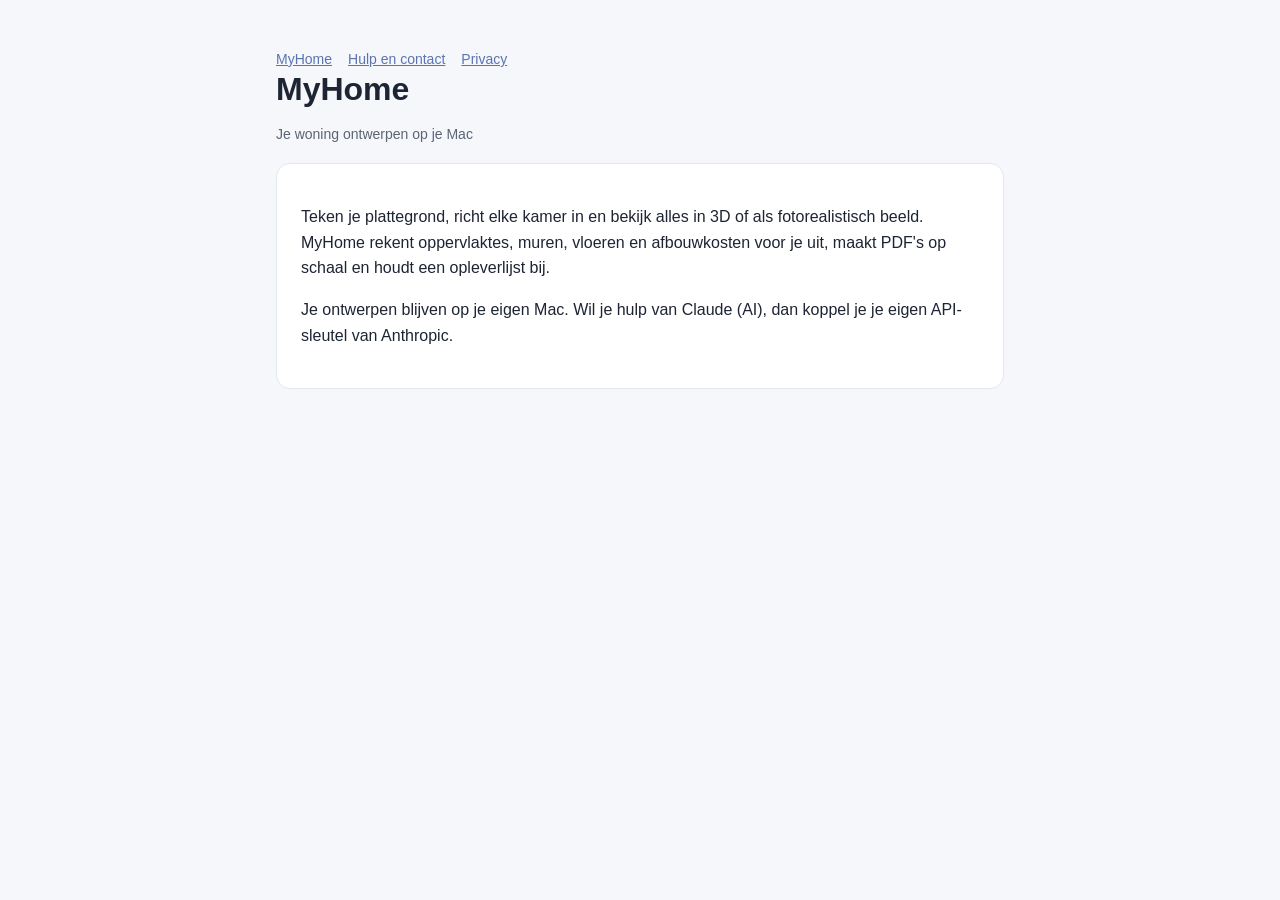
==== index.html @ 13386fdb "Add files via upload" ====
<!doctype html>
<html lang="nl">
<head><meta charset="utf-8"><meta name="viewport" content="width=device-width, initial-scale=1"><title>MyHome</title><link rel="stylesheet" href="style.css"></head>
<body><main>
<nav class="meta"><a href="index.html">MyHome</a><a href="support.html">Hulp en contact</a><a href="privacy.html">Privacy</a></nav>
<h1>MyHome</h1>
<p class="meta">Je woning ontwerpen op je Mac</p>
<div class="card">
<p>Teken je plattegrond, richt elke kamer in en bekijk alles in 3D of als fotorealistisch beeld. MyHome rekent oppervlaktes, muren, vloeren en afbouwkosten voor je uit, maakt PDF's op schaal en houdt een opleverlijst bij.</p>
<p>Je ontwerpen blijven op je eigen Mac. Wil je hulp van Claude (AI), dan koppel je je eigen API-sleutel van Anthropic.</p>
</div>
</main></body></html>
---- style.css ----
:root { color-scheme: light dark; --ink: #1d2433; --mute: #5b6475; --bg: #f5f7fa; --card: #fff; --line: #e3e7ee; --acc: #5b74b0; }
@media (prefers-color-scheme: dark) { :root { --ink: #e9ecf2; --mute: #a3abbb; --bg: #1c1e22; --card: #26292e; --line: #353941; --acc: #8ea3d8; } }
* { box-sizing: border-box; }
body { margin: 0; font: 16px/1.6 -apple-system, BlinkMacSystemFont, "Segoe UI", sans-serif; color: var(--ink); background: var(--bg); }
main { max-width: 760px; margin: 0 auto; padding: 48px 16px 80px; }
.card { background: var(--card); border: 1px solid var(--line); border-radius: 14px; padding: 24px; margin: 18px 0; }
h1 { font-size: 32px; line-height: 1.2; margin: 0 0 6px; } h2 { font-size: 19px; margin: 28px 0 6px; }
p, li { color: var(--ink); } .meta { color: var(--mute); font-size: 14px; }
a { color: var(--acc); } nav a { margin-right: 16px; }
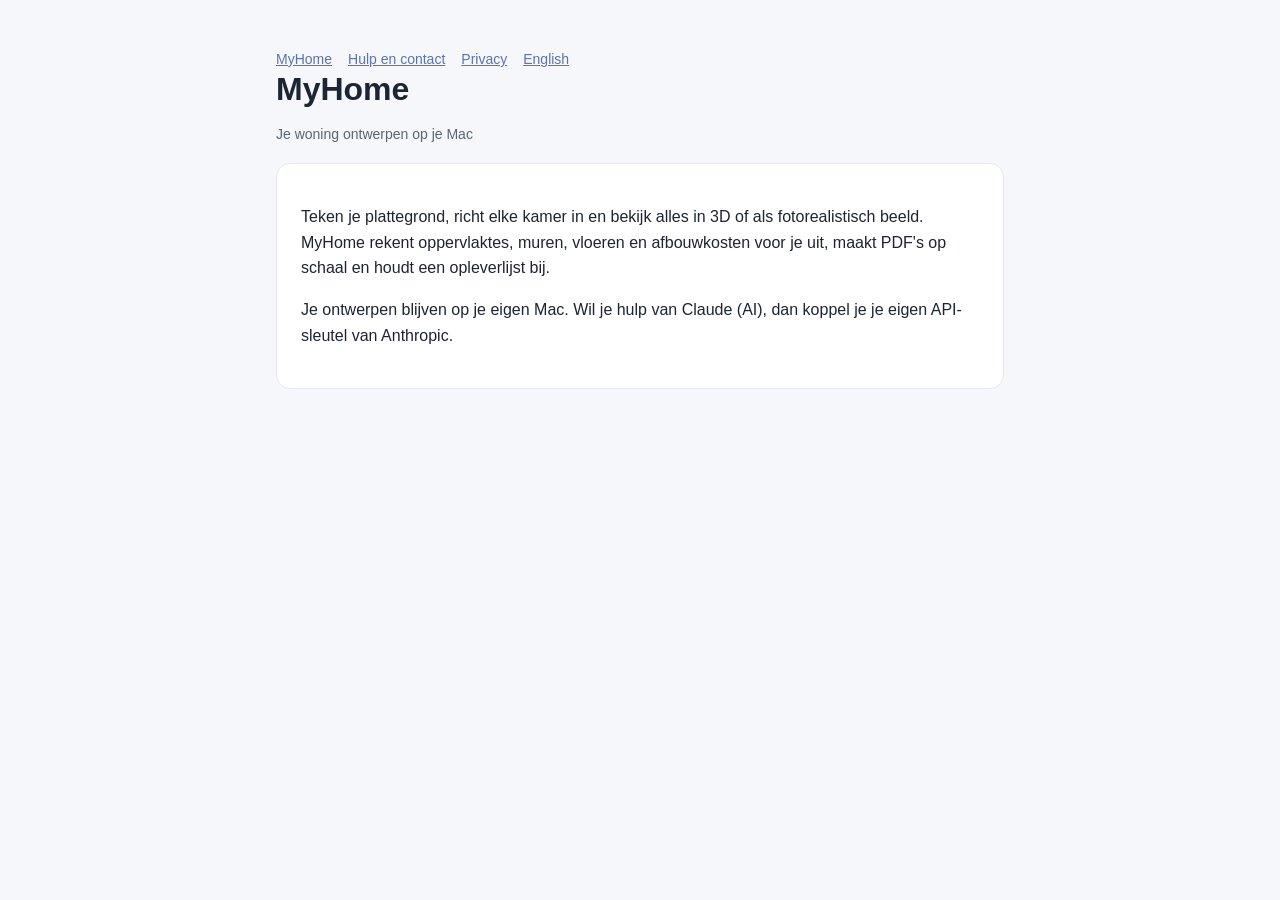
==== commit decdfd9b: "Add files via upload" ====
--- a/index.html
+++ b/index.html
@@ -2,7 +2,7 @@
 <html lang="nl">
 <head><meta charset="utf-8"><meta name="viewport" content="width=device-width, initial-scale=1"><title>MyHome</title><link rel="stylesheet" href="style.css"></head>
 <body><main>
-<nav class="meta"><a href="index.html">MyHome</a><a href="support.html">Hulp en contact</a><a href="privacy.html">Privacy</a></nav>
+<nav class="meta"><a href="index.html">MyHome</a><a href="support.html">Hulp en contact</a><a href="privacy.html">Privacy</a><a href="en/index.html" lang="en">English</a></nav>
 <h1>MyHome</h1>
 <p class="meta">Je woning ontwerpen op je Mac</p>
 <div class="card">
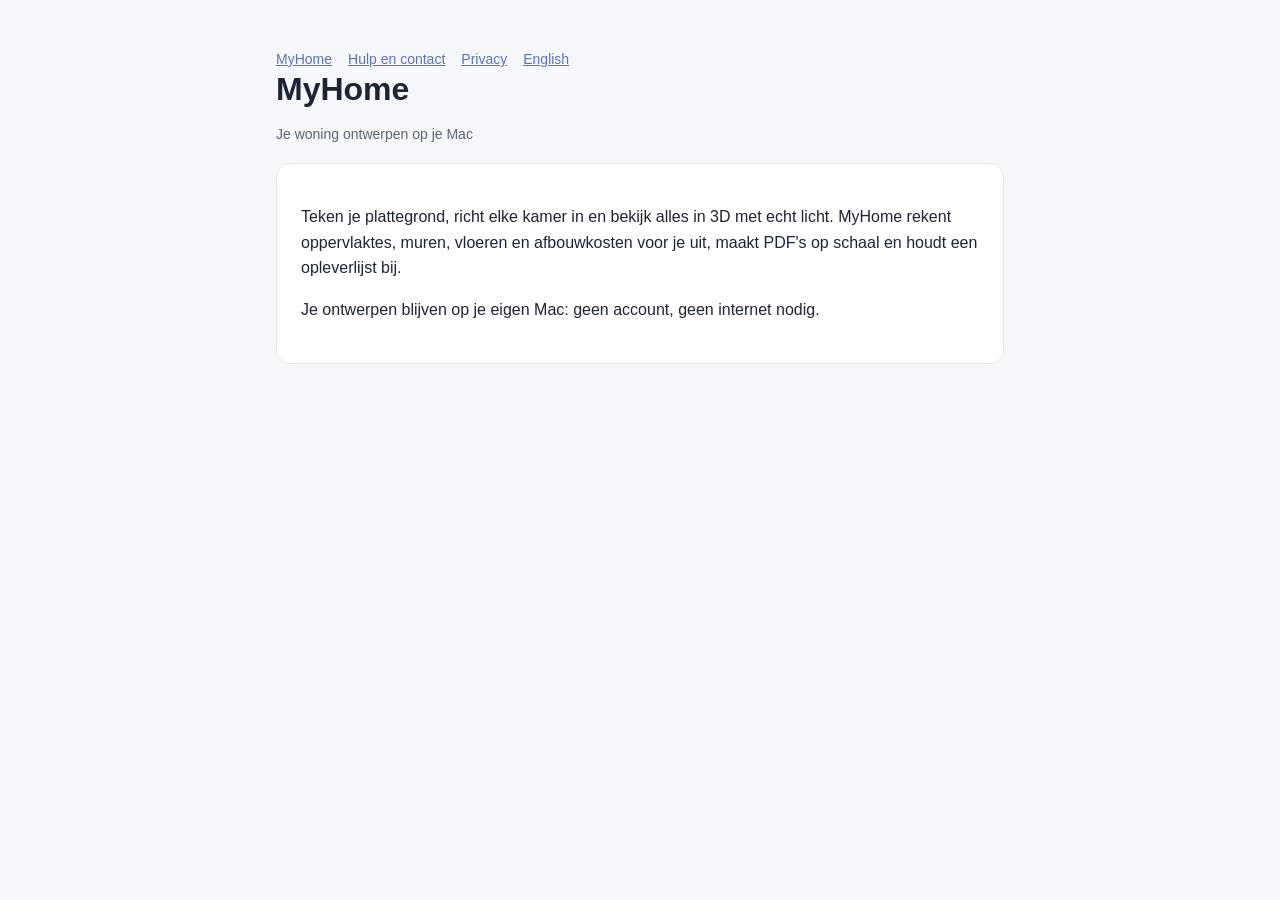
==== commit 3cd285fb: "Add files via upload" ====
--- a/index.html
+++ b/index.html
@@ -6,7 +6,7 @@
 <h1>MyHome</h1>
 <p class="meta">Je woning ontwerpen op je Mac</p>
 <div class="card">
-<p>Teken je plattegrond, richt elke kamer in en bekijk alles in 3D of als fotorealistisch beeld. MyHome rekent oppervlaktes, muren, vloeren en afbouwkosten voor je uit, maakt PDF's op schaal en houdt een opleverlijst bij.</p>
-<p>Je ontwerpen blijven op je eigen Mac. Wil je hulp van Claude (AI), dan koppel je je eigen API-sleutel van Anthropic.</p>
+<p>Teken je plattegrond, richt elke kamer in en bekijk alles in 3D met echt licht. MyHome rekent oppervlaktes, muren, vloeren en afbouwkosten voor je uit, maakt PDF's op schaal en houdt een opleverlijst bij.</p>
+<p>Je ontwerpen blijven op je eigen Mac: geen account, geen internet nodig.</p>
 </div>
 </main></body></html>
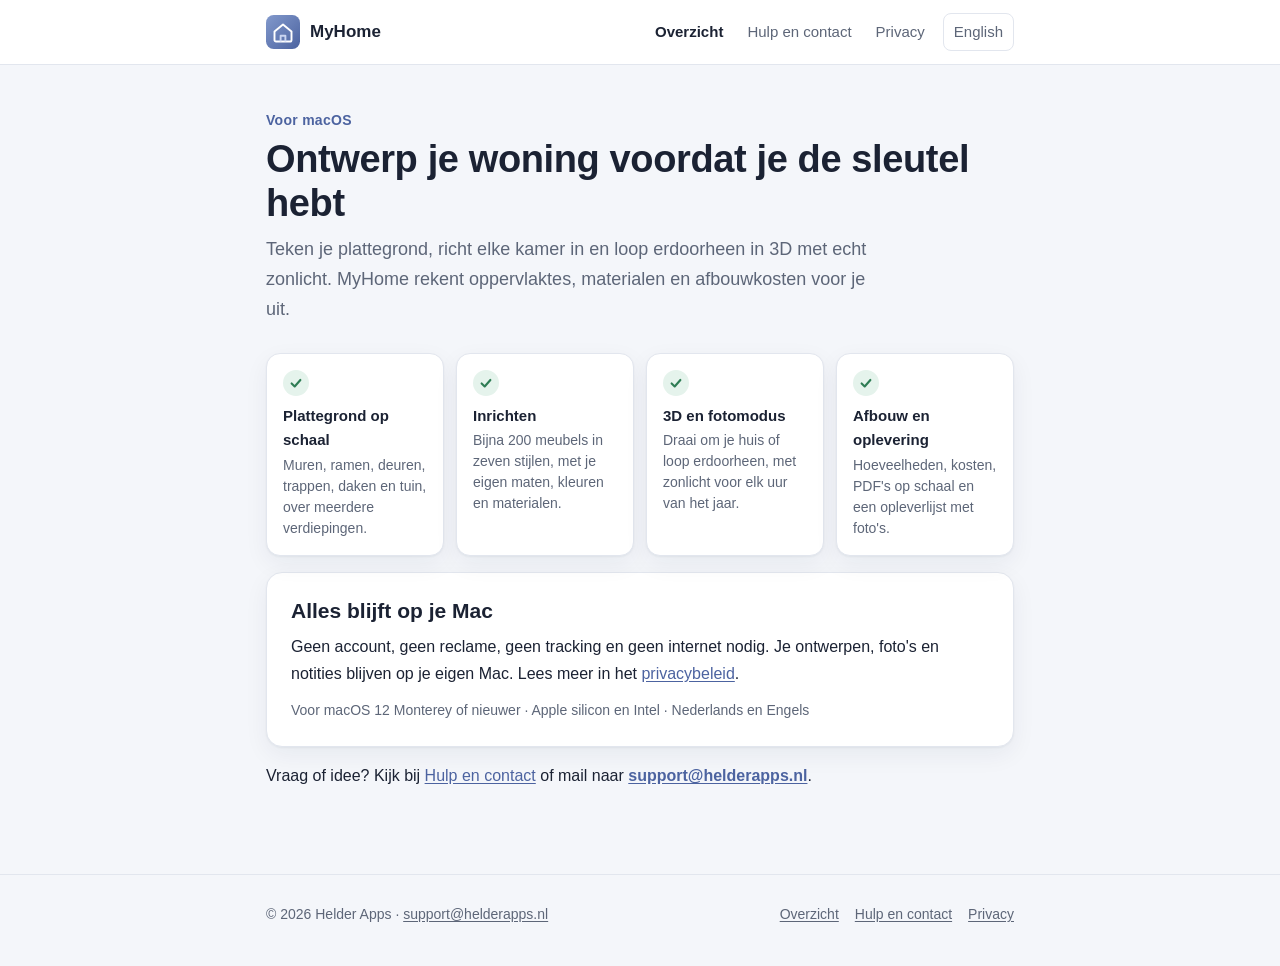
==== commit 5aa10029: "Add files via upload" ====
--- a/index.html
+++ b/index.html
@@ -1,12 +1,44 @@
 <!doctype html>
 <html lang="nl">
-<head><meta charset="utf-8"><meta name="viewport" content="width=device-width, initial-scale=1"><title>MyHome</title><link rel="stylesheet" href="style.css"></head>
-<body><main>
-<nav class="meta"><a href="index.html">MyHome</a><a href="support.html">Hulp en contact</a><a href="privacy.html">Privacy</a><a href="en/index.html" lang="en">English</a></nav>
-<h1>MyHome</h1>
-<p class="meta">Je woning ontwerpen op je Mac</p>
+<head>
+<meta charset="utf-8">
+<meta name="viewport" content="width=device-width, initial-scale=1">
+<title>MyHome</title>
+<meta name="description" content="Ontwerp je woning op je Mac: plattegrond, inrichting, 3D en afbouwkosten. Alles blijft op je eigen Mac.">
+<link rel="icon" href="data:image/svg+xml,%3Csvg%20viewBox%3D%220%200%2064%2064%22%20xmlns%3D%22http%3A//www.w3.org/2000/svg%22%3E%3Cdefs%3E%3ClinearGradient%20id%3D%22ig%22%20x1%3D%220%22%20y1%3D%220%22%20x2%3D%221%22%20y2%3D%221%22%3E%3Cstop%20offset%3D%220%22%20stop-color%3D%22%238299CC%22/%3E%3Cstop%20offset%3D%221%22%20stop-color%3D%22%234C63A0%22/%3E%3C/linearGradient%3E%3C/defs%3E%3Crect%20width%3D%2264%22%20height%3D%2264%22%20rx%3D%2214.5%22%20fill%3D%22url%28%23ig%29%22/%3E%3Cpath%20d%3D%22M16%2031%2032%2018l16%2013v16a3%203%200%200%201-3%203H19a3%203%200%200%201-3-3z%22%20fill%3D%22none%22%20stroke%3D%22%23fff%22%20stroke-width%3D%223.6%22%20stroke-linejoin%3D%22round%22/%3E%3Cpath%20d%3D%22M27.5%2050V39h9v11%22%20fill%3D%22none%22%20stroke%3D%22%23C9D4F0%22%20stroke-width%3D%223.6%22%20stroke-linejoin%3D%22round%22/%3E%3C/svg%3E">
+<link rel="alternate" hreflang="en" href="en/index.html">
+<link rel="stylesheet" href="style.css">
+</head>
+<body>
+<header class="top"><div class="wrap">
+<a class="brand" href="index.html"><svg viewBox="0 0 64 64" aria-hidden="true"><defs><linearGradient id="ig" x1="0" y1="0" x2="1" y2="1"><stop offset="0" stop-color="#8299CC"/><stop offset="1" stop-color="#4C63A0"/></linearGradient></defs><rect width="64" height="64" rx="14.5" fill="url(#ig)"/><path d="M16 31 32 18l16 13v16a3 3 0 0 1-3 3H19a3 3 0 0 1-3-3z" fill="none" stroke="#fff" stroke-width="3.6" stroke-linejoin="round"/><path d="M27.5 50V39h9v11" fill="none" stroke="#C9D4F0" stroke-width="3.6" stroke-linejoin="round"/></svg>MyHome</a>
+<nav class="nav" aria-label="Menu">
+<a href="index.html" aria-current="page">Overzicht</a>
+<a href="support.html">Hulp en contact</a>
+<a href="privacy.html">Privacy</a>
+<a class="lang" href="en/index.html" lang="en" hreflang="en">English</a>
+</nav>
+</div></header>
+<main id="main"><div class="wrap">
+<p class="eyebrow">Voor macOS</p>
+<h1>Ontwerp je woning voordat je de sleutel hebt</h1>
+<p class="lead">Teken je plattegrond, richt elke kamer in en loop erdoorheen in 3D met echt zonlicht. MyHome rekent oppervlaktes, materialen en afbouwkosten voor je uit.</p>
+<div class="grid">
+<div class="tile"><span class="tick"><svg viewBox="0 0 16 16" aria-hidden="true"><path d="M3 8.5 6.5 12 13 4.5" fill="none" stroke="currentColor" stroke-width="2.4" stroke-linecap="round" stroke-linejoin="round"/></svg></span><strong>Plattegrond op schaal</strong><span>Muren, ramen, deuren, trappen, daken en tuin, over meerdere verdiepingen.</span></div>
+<div class="tile"><span class="tick"><svg viewBox="0 0 16 16" aria-hidden="true"><path d="M3 8.5 6.5 12 13 4.5" fill="none" stroke="currentColor" stroke-width="2.4" stroke-linecap="round" stroke-linejoin="round"/></svg></span><strong>Inrichten</strong><span>Bijna 200 meubels in zeven stijlen, met je eigen maten, kleuren en materialen.</span></div>
+<div class="tile"><span class="tick"><svg viewBox="0 0 16 16" aria-hidden="true"><path d="M3 8.5 6.5 12 13 4.5" fill="none" stroke="currentColor" stroke-width="2.4" stroke-linecap="round" stroke-linejoin="round"/></svg></span><strong>3D en fotomodus</strong><span>Draai om je huis of loop erdoorheen, met zonlicht voor elk uur van het jaar.</span></div>
+<div class="tile"><span class="tick"><svg viewBox="0 0 16 16" aria-hidden="true"><path d="M3 8.5 6.5 12 13 4.5" fill="none" stroke="currentColor" stroke-width="2.4" stroke-linecap="round" stroke-linejoin="round"/></svg></span><strong>Afbouw en oplevering</strong><span>Hoeveelheden, kosten, PDF's op schaal en een opleverlijst met foto's.</span></div>
+</div>
 <div class="card">
-<p>Teken je plattegrond, richt elke kamer in en bekijk alles in 3D met echt licht. MyHome rekent oppervlaktes, muren, vloeren en afbouwkosten voor je uit, maakt PDF's op schaal en houdt een opleverlijst bij.</p>
-<p>Je ontwerpen blijven op je eigen Mac: geen account, geen internet nodig.</p>
+<h2 style="margin-top:0">Alles blijft op je Mac</h2>
+<p>Geen account, geen reclame, geen tracking en geen internet nodig. Je ontwerpen, foto's en notities blijven op je eigen Mac. Lees meer in het <a href="privacy.html">privacybeleid</a>.</p>
+<p class="meta">Voor macOS 12 Monterey of nieuwer · Apple silicon en Intel · Nederlands en Engels</p>
 </div>
-</main></body></html>
+<p>Vraag of idee? Kijk bij <a href="support.html">Hulp en contact</a> of mail naar <a class="mail" href="mailto:support@helderapps.nl">support@helderapps.nl</a>.</p>
+</div></main>
+<footer><div class="wrap">
+<span>© 2026 Helder Apps · <a href="mailto:support@helderapps.nl">support@helderapps.nl</a></span>
+<nav aria-label="Footer"><a href="index.html">Overzicht</a><a href="support.html">Hulp en contact</a><a href="privacy.html">Privacy</a></nav>
+</div></footer>
+</body>
+</html>
--- a/style.css
+++ b/style.css
@@ -1,9 +1,119 @@
-:root { color-scheme: light dark; --ink: #1d2433; --mute: #5b6475; --bg: #f5f7fa; --card: #fff; --line: #e3e7ee; --acc: #5b74b0; }
-@media (prefers-color-scheme: dark) { :root { --ink: #e9ecf2; --mute: #a3abbb; --bg: #1c1e22; --card: #26292e; --line: #353941; --acc: #8ea3d8; } }
+:root {
+  color-scheme: light dark;
+  --ink: #1b2233;
+  --mute: #5d6678;
+  --bg: #f4f6fa;
+  --card: #ffffff;
+  --line: #e2e6ee;
+  --acc: #4c63a0;
+  --acc-ink: #ffffff;
+  --acc-soft: #e9eef9;
+  --ok: #2f7d55;
+  --ok-soft: #e5f3ec;
+  --shadow: 0 1px 2px rgba(20, 30, 60, .05), 0 8px 24px rgba(20, 30, 60, .06);
+}
+@media (prefers-color-scheme: dark) {
+  :root {
+    --ink: #e8ebf2;
+    --mute: #a2aabb;
+    --bg: #17191d;
+    --card: #212429;
+    --line: #33373f;
+    --acc: #93a7dc;
+    --acc-ink: #10131a;
+    --acc-soft: #262d3d;
+    --ok: #79c79c;
+    --ok-soft: #1f2e27;
+    --shadow: none;
+  }
+}
+
 * { box-sizing: border-box; }
-body { margin: 0; font: 16px/1.6 -apple-system, BlinkMacSystemFont, "Segoe UI", sans-serif; color: var(--ink); background: var(--bg); }
-main { max-width: 760px; margin: 0 auto; padding: 48px 16px 80px; }
-.card { background: var(--card); border: 1px solid var(--line); border-radius: 14px; padding: 24px; margin: 18px 0; }
-h1 { font-size: 32px; line-height: 1.2; margin: 0 0 6px; } h2 { font-size: 19px; margin: 28px 0 6px; }
-p, li { color: var(--ink); } .meta { color: var(--mute); font-size: 14px; }
-a { color: var(--acc); } nav a { margin-right: 16px; }
+html { -webkit-text-size-adjust: 100%; scroll-behavior: smooth; }
+body {
+  margin: 0;
+  font: 16px/1.65 -apple-system, BlinkMacSystemFont, "SF Pro Text", "Segoe UI", Roboto, sans-serif;
+  color: var(--ink);
+  background: var(--bg);
+}
+a { color: var(--acc); text-underline-offset: 2px; }
+a:hover { text-decoration-thickness: 2px; }
+:focus-visible { outline: 3px solid var(--acc); outline-offset: 2px; border-radius: 6px; }
+.wrap { max-width: 780px; margin: 0 auto; padding: 0 16px; }
+
+/* Header */
+.top { border-bottom: 1px solid var(--line); background: var(--card); }
+.top .wrap { display: flex; align-items: center; gap: 12px; min-height: 64px; flex-wrap: wrap; }
+.brand { display: flex; align-items: center; gap: 10px; font-weight: 650; font-size: 17px; color: var(--ink); text-decoration: none; margin-right: auto; }
+.brand svg { width: 34px; height: 34px; flex: none; }
+.nav { display: flex; gap: 4px; flex-wrap: wrap; align-items: center; }
+.nav a { color: var(--mute); text-decoration: none; font-size: 15px; padding: 6px 10px; border-radius: 8px; }
+.nav a:hover { color: var(--ink); background: var(--acc-soft); }
+.nav a[aria-current="page"] { color: var(--ink); font-weight: 600; }
+.nav .lang { border: 1px solid var(--line); margin-left: 4px; }
+
+/* Page */
+main { padding: 44px 0 72px; }
+.eyebrow { color: var(--acc); font-weight: 600; font-size: 14px; letter-spacing: .02em; margin: 0 0 6px; }
+h1 { font-size: clamp(28px, 6vw, 38px); line-height: 1.15; letter-spacing: -.01em; margin: 0 0 10px; }
+.lead { font-size: 18px; color: var(--mute); margin: 0 0 28px; max-width: 620px; }
+h2 { font-size: 21px; line-height: 1.3; margin: 44px 0 10px; scroll-margin-top: 16px; }
+h3 { font-size: 16px; margin: 22px 0 4px; }
+p { margin: 0 0 12px; }
+ul, ol { margin: 0 0 12px; padding-left: 22px; }
+li { margin: 4px 0; }
+.meta { color: var(--mute); font-size: 14px; }
+kbd { font: 600 13px/1 ui-monospace, SFMono-Regular, Menlo, monospace; padding: 2px 6px; border: 1px solid var(--line); border-bottom-width: 2px; border-radius: 5px; background: var(--card); white-space: nowrap; }
+
+.card { background: var(--card); border: 1px solid var(--line); border-radius: 16px; padding: 24px; margin: 16px 0; box-shadow: var(--shadow); }
+.card > :last-child { margin-bottom: 0; }
+.card.accent { border-color: transparent; background: linear-gradient(135deg, #8299cc, #4c63a0); color: #fff; }
+.card.accent p, .card.accent h2 { color: #fff; }
+.card.accent .meta { color: rgba(255, 255, 255, .85); }
+
+.grid { display: grid; grid-template-columns: repeat(auto-fit, minmax(170px, 1fr)); gap: 12px; margin: 16px 0; }
+.tile { background: var(--card); border: 1px solid var(--line); border-radius: 14px; padding: 16px; box-shadow: var(--shadow); }
+.tile strong { display: block; font-size: 15px; margin-bottom: 2px; }
+.tile span { color: var(--mute); font-size: 14px; line-height: 1.5; display: block; }
+.tile .tick { display: inline-grid; place-items: center; width: 26px; height: 26px; border-radius: 50%; background: var(--ok-soft); color: var(--ok); margin-bottom: 8px; }
+.tick svg { width: 14px; height: 14px; }
+
+.btn { display: inline-flex; align-items: center; gap: 8px; background: var(--acc); color: var(--acc-ink); text-decoration: none; font-weight: 600; padding: 11px 18px; border-radius: 10px; }
+.btn:hover { filter: brightness(1.06); }
+.card.accent .btn { background: #fff; color: #33467a; }
+.mail { font-weight: 600; }
+
+.steps { counter-reset: s; list-style: none; padding: 0; }
+.steps li { counter-increment: s; position: relative; padding-left: 40px; margin: 12px 0; }
+.steps li::before { content: counter(s); position: absolute; left: 0; top: 1px; width: 26px; height: 26px; border-radius: 50%; background: var(--acc-soft); color: var(--acc); font-weight: 700; font-size: 14px; display: grid; place-items: center; }
+
+/* FAQ */
+.faq { border: 1px solid var(--line); border-radius: 16px; background: var(--card); box-shadow: var(--shadow); overflow: hidden; margin: 12px 0; }
+.faq details { border-top: 1px solid var(--line); }
+.faq details:first-child { border-top: 0; }
+.faq summary { cursor: pointer; list-style: none; padding: 16px 48px 16px 20px; font-weight: 600; position: relative; }
+.faq summary::-webkit-details-marker { display: none; }
+.faq summary::after { content: ""; position: absolute; right: 22px; top: 50%; width: 8px; height: 8px; border-right: 2px solid var(--mute); border-bottom: 2px solid var(--mute); transform: translateY(-70%) rotate(45deg); transition: transform .15s; }
+.faq details[open] summary::after { transform: translateY(-30%) rotate(-135deg); }
+.faq summary:hover { background: var(--acc-soft); }
+.faq .a { padding: 0 20px 16px; }
+.faq .a > :last-child { margin-bottom: 0; }
+
+.toc { columns: 2 220px; column-gap: 24px; list-style: none; padding: 0; margin: 0; }
+.toc li { margin: 0 0 6px; break-inside: avoid; }
+
+/* Footer */
+footer { border-top: 1px solid var(--line); padding: 28px 0 40px; color: var(--mute); font-size: 14px; }
+footer .wrap { display: flex; flex-wrap: wrap; gap: 8px 20px; justify-content: space-between; }
+footer nav { display: flex; flex-wrap: wrap; gap: 6px 16px; }
+footer a { color: var(--mute); }
+
+@media (max-width: 560px) {
+  main { padding-top: 32px; }
+  .card { padding: 20px; }
+  .lead { font-size: 17px; }
+  .top .wrap { padding-top: 10px; padding-bottom: 8px; gap: 6px; }
+  .nav { width: 100%; justify-content: space-between; gap: 0; }
+  .nav a { font-size: 14px; padding: 6px 7px; }
+  .nav .lang { margin-left: 0; }
+}
